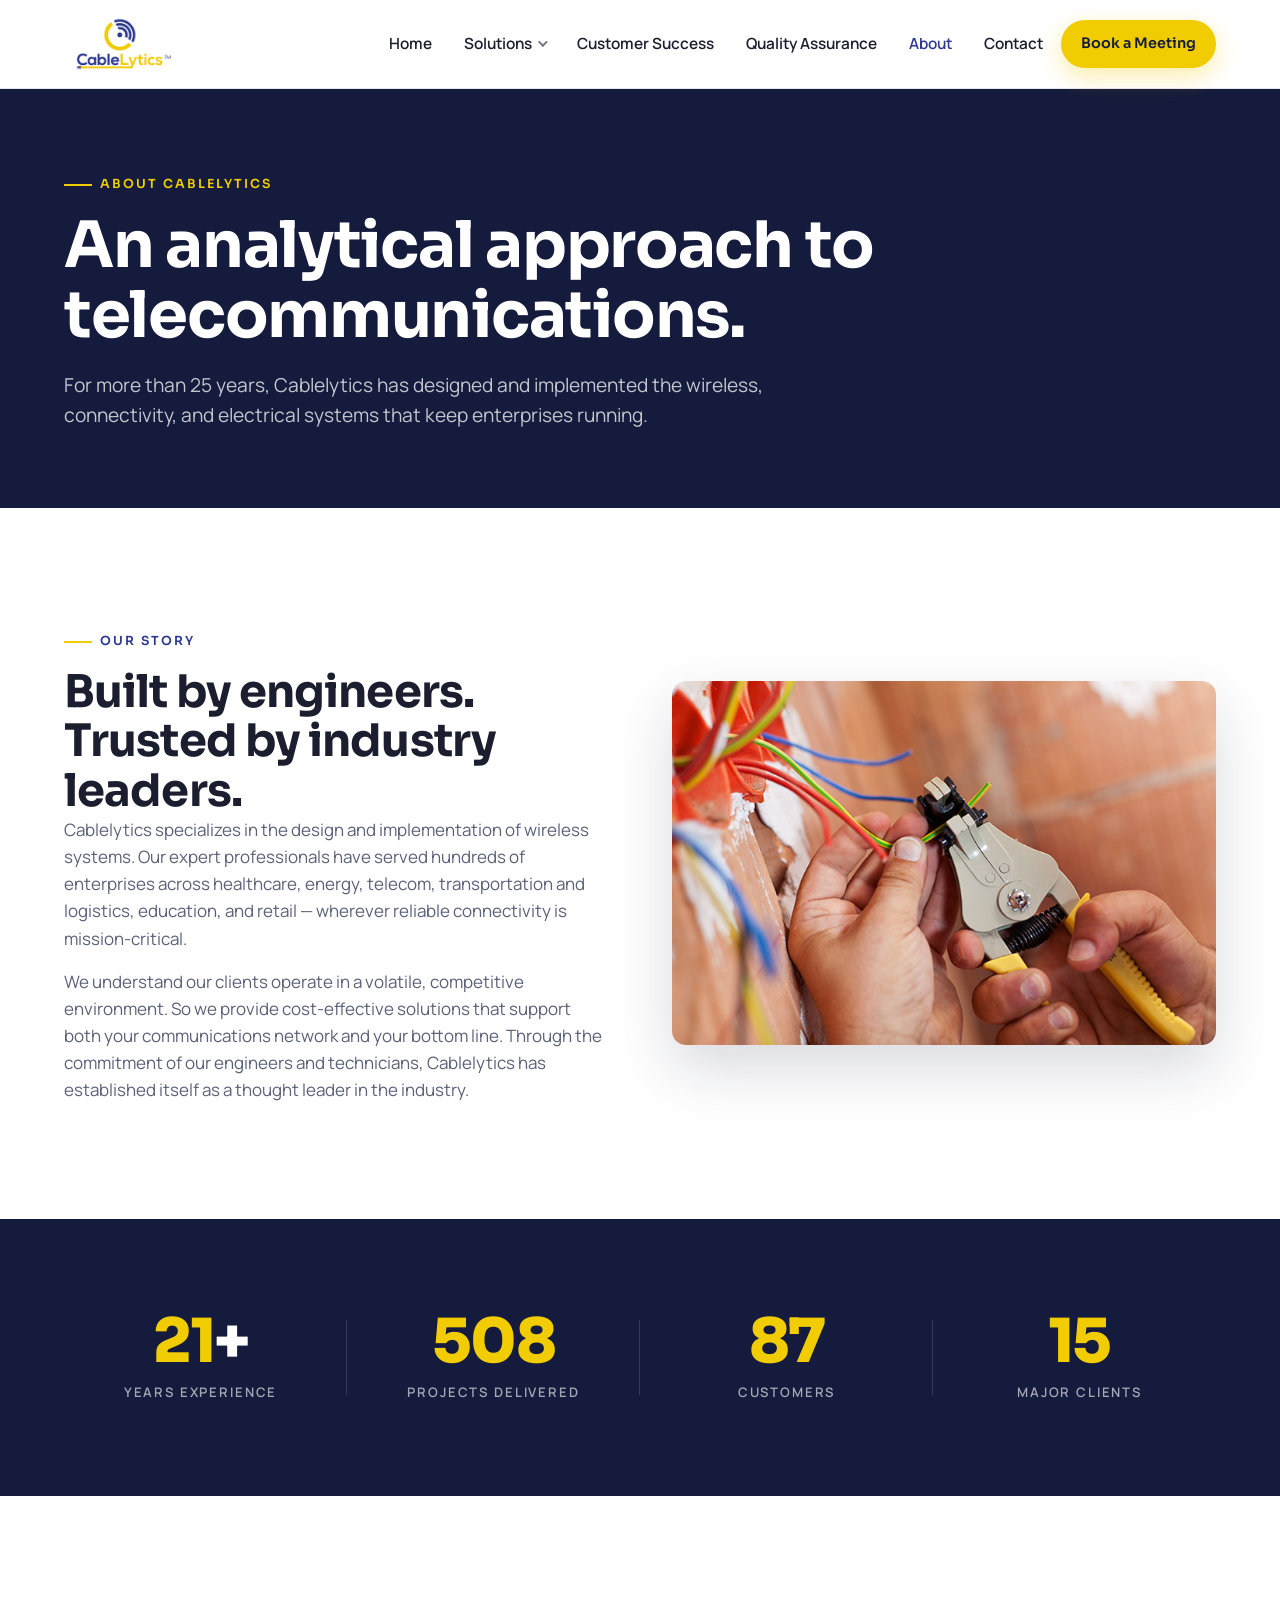
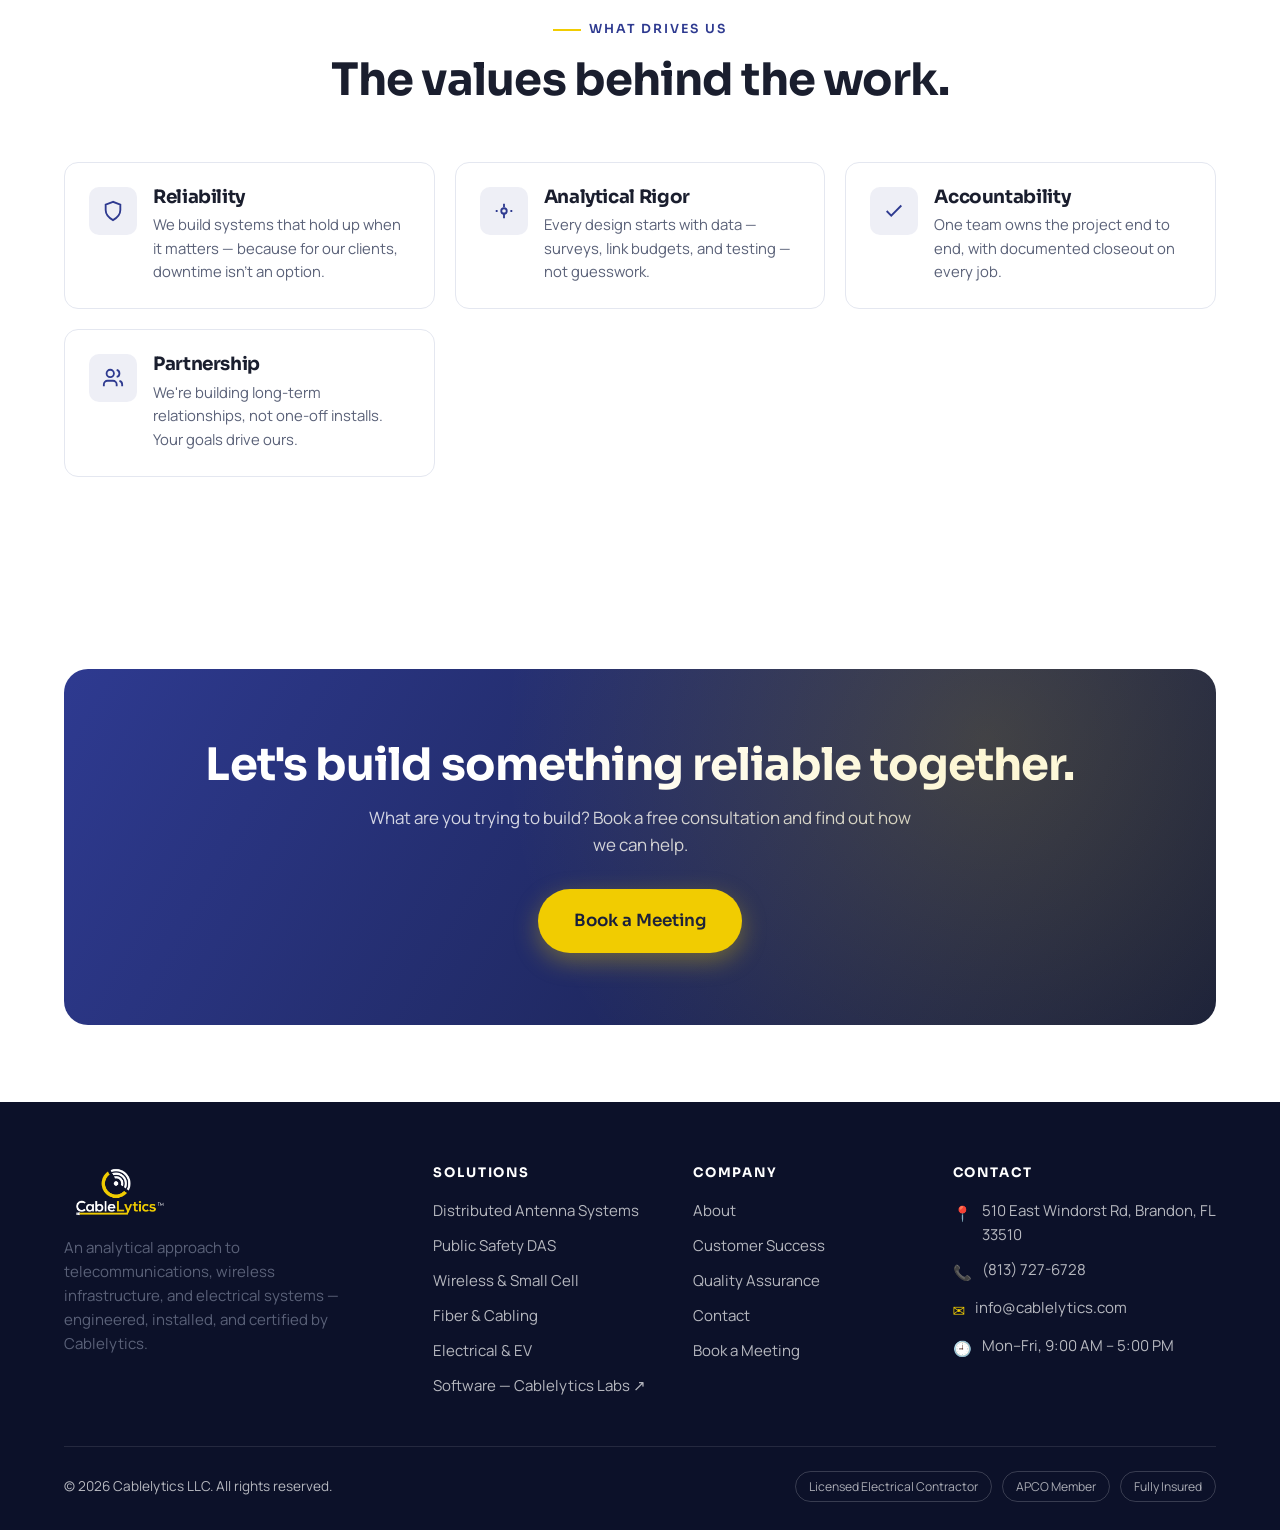
==== about.html @ 842e498f "Add files via upload" ====
<!DOCTYPE html>
<html lang="en">
<head>
  <meta charset="UTF-8" />
  <meta name="viewport" content="width=device-width, initial-scale=1.0" />
  <title>About | Cablelytics — 25+ Years in Telecom &amp; Electrical</title>
  <meta name="description" content="Cablelytics has designed and implemented wireless, connectivity, and electrical systems for hundreds of enterprises for over 25 years. Learn about our story and values." />
  <link rel="icon" type="image/x-icon" href="assets/favicon.ico" />
  <link rel="icon" type="image/png" sizes="32x32" href="assets/favicon-32.png" />
  <link rel="apple-touch-icon" href="assets/apple-touch-icon.png" />
  <link rel="preconnect" href="https://fonts.googleapis.com" />
  <link rel="preconnect" href="https://fonts.gstatic.com" crossorigin />
  <link href="https://fonts.googleapis.com/css2?family=Sora:wght@400;600;700;800&family=Manrope:wght@400;500;600;700&display=swap" rel="stylesheet" />
  <link rel="stylesheet" href="assets/styles.css" />
</head>
<body>
  <!-- ===================== [HEADER] (same on every page) ===================== -->
  <header class="site-header">
    <nav class="nav container" aria-label="Main navigation">
      <a href="index.html" class="nav__logo" aria-label="Cablelytics home"><img src="assets/cablelytics-logo.png" alt="Cablelytics" /></a>
      <ul class="nav__links" id="navLinks">
        <li><a class="nav__link" href="index.html">Home</a></li>
        <li class="has-dropdown">
          <a class="nav__link dropdown-toggle" href="solutions.html" aria-haspopup="true">Solutions</a>
          <div class="dropdown" role="menu">
            <a class="dropdown__item" href="solutions.html#das" role="menuitem"><span class="ico" aria-hidden="true"><svg width="18" height="18" viewBox="0 0 24 24" fill="none" stroke="currentColor" stroke-width="2"><path d="M12 20v-6M12 8V4M5 12H3m18 0h-2M7.8 7.8 6.3 6.3m11.4 0-1.5 1.5"/><circle cx="12" cy="12" r="3"/></svg></span><div><b>Distributed Antenna Systems</b><span>In-building DAS for seamless cellular coverage.</span></div></a>
            <a class="dropdown__item" href="solutions.html#public-safety" role="menuitem"><span class="ico" aria-hidden="true"><svg width="18" height="18" viewBox="0 0 24 24" fill="none" stroke="currentColor" stroke-width="2"><path d="M12 2 4 5v6c0 5 3.5 8.5 8 11 4.5-2.5 8-6 8-11V5l-8-3Z"/></svg></span><div><b>Public Safety DAS</b><span>Code-compliant first-responder communications.</span></div></a>
            <a class="dropdown__item" href="solutions.html#wireless" role="menuitem"><span class="ico" aria-hidden="true"><svg width="18" height="18" viewBox="0 0 24 24" fill="none" stroke="currentColor" stroke-width="2"><path d="M5 12.55a11 11 0 0 1 14 0M8.5 16a6 6 0 0 1 7 0M2 8.82a15 15 0 0 1 20 0"/><circle cx="12" cy="20" r="1"/></svg></span><div><b>Wireless &amp; Small Cell</b><span>WiFi, private LTE/5G, and small cell deployment.</span></div></a>
            <a class="dropdown__item" href="solutions.html#fiber" role="menuitem"><span class="ico" aria-hidden="true"><svg width="18" height="18" viewBox="0 0 24 24" fill="none" stroke="currentColor" stroke-width="2"><path d="M4 4c8 0 8 16 16 16M4 20c4 0 6-4 8-8"/></svg></span><div><b>Fiber &amp; Structured Cabling</b><span>High-capacity backbone and low-voltage cabling.</span></div></a>
            <a class="dropdown__item" href="solutions.html#electrical" role="menuitem"><span class="ico" aria-hidden="true"><svg width="18" height="18" viewBox="0 0 24 24" fill="none" stroke="currentColor" stroke-width="2"><path d="M13 2 3 14h7l-1 8 10-12h-7l1-8Z"/></svg></span><div><b>Electrical &amp; EV Charging</b><span>Licensed FL electrical install &amp; EV stations.</span></div></a>
            <a class="dropdown__item dropdown__item--feature" href="https://cablelyticslabs.io" target="_blank" rel="noopener" role="menuitem"><span class="ico" aria-hidden="true"><svg width="18" height="18" viewBox="0 0 24 24" fill="none" stroke="currentColor" stroke-width="2"><path d="m8 17-5-5 5-5M16 7l5 5-5 5"/></svg></span><div><b>Software — Cablelytics Labs <span class="dropdown__ext">↗</span></b><span>AI, dashboards &amp; custom software builds.</span></div></a>
          </div>
        </li>
        <li><a class="nav__link" href="success.html">Customer Success</a></li>
        <li><a class="nav__link" href="quality.html">Quality Assurance</a></li>
        <li><a class="nav__link is-active" href="about.html">About</a></li>
        <li><a class="nav__link" href="contact.html">Contact</a></li>
        <li class="nav__cta"><a class="btn btn--gold btn--sm" href="contact.html#book">Book a Meeting</a></li>
      </ul>
      <button class="nav__toggle" id="navToggle" aria-label="Open menu" aria-expanded="false" aria-controls="navLinks"><span></span><span></span><span></span></button>
    </nav>
  </header>

  <main>
    <section class="section section--dark section--tight">
      <div class="container">
        <span class="eyebrow">About Cablelytics</span>
        <h1 style="max-width:860px">An analytical approach to telecommunications.</h1>
        <p class="lede" style="color:rgba(255,255,255,0.75);max-width:700px;margin-top:18px">For more than 25 years, Cablelytics has designed and implemented the wireless, connectivity, and electrical systems that keep enterprises running.</p>
      </div>
    </section>

    <section class="section">
      <div class="container">
        <div class="split">
          <div class="reveal">
            <span class="eyebrow">Our Story</span>
            <h2>Built by engineers. Trusted by industry leaders.</h2>
            <p>Cablelytics specializes in the design and implementation of wireless systems. Our expert professionals have served hundreds of enterprises across healthcare, energy, telecom, transportation and logistics, education, and retail — wherever reliable connectivity is mission-critical.</p>
            <p style="margin-top:16px">We understand our clients operate in a volatile, competitive environment. So we provide cost-effective solutions that support both your communications network and your bottom line. Through the commitment of our engineers and technicians, Cablelytics has established itself as a thought leader in the industry.</p>
          </div>
          <div class="split__media reveal"><img src="assets/electrical.jpg" alt="Cablelytics technician at work" loading="lazy" /></div>
        </div>
      </div>
    </section>

    <!-- Stats repeat for credibility -->
    <section class="section section--dark section--tight">
      <div class="container">
        <div class="stats">
          <div class="stat reveal"><div class="stat__num"><span data-count="25">0</span><span class="suffix">+</span></div><div class="stat__label">Years Experience</div></div>
          <div class="stat reveal"><div class="stat__num"><span data-count="587">0</span></div><div class="stat__label">Projects Delivered</div></div>
          <div class="stat reveal"><div class="stat__num"><span data-count="101">0</span></div><div class="stat__label">Customers</div></div>
          <div class="stat reveal"><div class="stat__num"><span data-count="18">0</span></div><div class="stat__label">Major Clients</div></div>
        </div>
      </div>
    </section>

    <!-- Values -->
    <section class="section">
      <div class="container">
        <div class="section-head center"><span class="eyebrow">What Drives Us</span><h2>The values behind the work.</h2></div>
        <div class="feature-list">
          <div class="feature reveal"><span class="ico"><svg width="22" height="22" viewBox="0 0 24 24" fill="none" stroke="currentColor" stroke-width="2"><path d="M12 2 4 5v6c0 5 3.5 8.5 8 11 4.5-2.5 8-6 8-11V5l-8-3Z"/></svg></span><div><h3>Reliability</h3><p>We build systems that hold up when it matters — because for our clients, downtime isn't an option.</p></div></div>
          <div class="feature reveal"><span class="ico"><svg width="22" height="22" viewBox="0 0 24 24" fill="none" stroke="currentColor" stroke-width="2"><path d="M12 20v-6M12 8V4M5 12H3m18 0h-2"/><circle cx="12" cy="12" r="3"/></svg></span><div><h3>Analytical Rigor</h3><p>Every design starts with data — surveys, link budgets, and testing — not guesswork.</p></div></div>
          <div class="feature reveal"><span class="ico"><svg width="22" height="22" viewBox="0 0 24 24" fill="none" stroke="currentColor" stroke-width="2"><path d="M20 6 9 17l-5-5"/></svg></span><div><h3>Accountability</h3><p>One team owns the project end to end, with documented closeout on every job.</p></div></div>
          <div class="feature reveal"><span class="ico"><svg width="22" height="22" viewBox="0 0 24 24" fill="none" stroke="currentColor" stroke-width="2"><path d="M16 21v-2a4 4 0 0 0-4-4H6a4 4 0 0 0-4 4v2M9 11a4 4 0 1 0 0-8 4 4 0 0 0 0 8Zm13 10v-2a4 4 0 0 0-3-3.87M16 3.13a4 4 0 0 1 0 7.75"/></svg></span><div><h3>Partnership</h3><p>We're building long-term relationships, not one-off installs. Your goals drive ours.</p></div></div>
        </div>
      </div>
    </section>

    <section class="section section--tight">
      <div class="container"><div class="cta-band reveal">
        <h2>Let's build something reliable together.</h2>
        <p>What are you trying to build? Book a free consultation and find out how we can help.</p>
        <a class="btn btn--gold btn--lg" href="contact.html#book">Book a Meeting</a>
      </div></div>
    </section>
  </main>

  <!-- ===================== [FOOTER] ===================== -->
  <footer class="site-footer">
    <div class="container">
      <div class="footer-grid">
        <div class="footer-brand">
          <img src="assets/cablelytics-logo-footer.png" alt="Cablelytics" />
          <p>An analytical approach to telecommunications, wireless infrastructure, and electrical systems — engineered, installed, and certified by Cablelytics.</p>
        </div>
        <div class="footer-col"><h4>Solutions</h4><ul>
          <li><a href="solutions.html#das">Distributed Antenna Systems</a></li>
          <li><a href="solutions.html#public-safety">Public Safety DAS</a></li>
          <li><a href="solutions.html#wireless">Wireless &amp; Small Cell</a></li>
          <li><a href="solutions.html#fiber">Fiber &amp; Cabling</a></li>
          <li><a href="solutions.html#electrical">Electrical &amp; EV</a></li>
          <li><a href="https://cablelyticslabs.io" target="_blank" rel="noopener">Software — Cablelytics Labs ↗</a></li>
        </ul></div>
        <div class="footer-col"><h4>Company</h4><ul>
          <li><a href="about.html">About</a></li>
          <li><a href="success.html">Customer Success</a></li>
          <li><a href="quality.html">Quality Assurance</a></li>
          <li><a href="contact.html">Contact</a></li>
          <li><a href="contact.html#book">Book a Meeting</a></li>
        </ul></div>
        <div class="footer-col"><h4>Contact</h4><ul class="footer-contact">
          <li><span class="ico" aria-hidden="true">📍</span> 510 East Windorst Rd, Brandon, FL 33510</li>
          <li><span class="ico" aria-hidden="true">📞</span> <a href="tel:+18137276728">(813) 727-6728</a></li>
          <li><span class="ico" aria-hidden="true">✉️</span> <a href="mailto:info@cablelytics.com">info@cablelytics.com</a></li>
          <li><span class="ico" aria-hidden="true">🕘</span> Mon–Fri, 9:00 AM – 5:00 PM</li>
        </ul></div>
      </div>
      <div class="footer-bottom">
        <span>© 2026 Cablelytics LLC. All rights reserved.</span>
        <div class="footer-badges"><span>Licensed Electrical Contractor</span><span>APCO Member</span><span>Fully Insured</span></div>
      </div>
    </div>
  </footer>
  <script src="assets/main.js"></script>
</body>
</html>
---- assets/styles.css ----
/* ============================================================================
   CABLELYTICS — MAIN STYLESHEET
   ----------------------------------------------------------------------------
   This one file controls the look of every page. It is organized top-to-bottom:
     1. BRAND SETTINGS  (colors, fonts, spacing — EDIT THESE to re-theme)
     2. Base & resets
     3. Layout helpers
     4. Header / navigation (incl. Solutions dropdown)
     5. Buttons & calls-to-action
     6. Hero
     7. Sections (solutions, stats, testimonials, etc.)
     8. Forms
     9. Footer
    10. Animations & responsive (mobile) rules

   NON-DEVELOPER TIP: To change brand colors or fonts, you ONLY need section 1.
   ========================================================================== */


/* ============================================================================
   1. BRAND SETTINGS  ←★ EDIT HERE to recolor or re-font the whole site
   ----------------------------------------------------------------------------
   These are "CSS variables." Change a value once here and it updates sitewide.
   Colors are pulled from the official Cablelytics logo.
   ========================================================================== */
:root {
  /* ---- Brand colors (from the logo) ---- */
  --gold:        #F1CC01;   /* Cablelytics yellow/gold — primary accent */
  --gold-dark:   #D4B200;   /* Slightly darker gold for hovers */
  --blue:        #2E3A90;   /* Cablelytics deep blue — primary brand color */
  --blue-light:  #4757C4;   /* Lighter blue for accents/gradients */
  --navy:        #141B3C;   /* Very dark navy — used for dark sections/hero */
  --navy-deep:   #0C1129;   /* Deepest navy — hero overlay base */

  /* ---- Neutrals ---- */
  --ink:         #1A1E2E;   /* Main dark text color */
  --slate:       #5A6178;   /* Secondary/muted text */
  --line:        #E4E7F0;   /* Light hairline borders */
  --cloud:       #F5F7FB;   /* Light section background */
  --white:       #FFFFFF;

  /* ---- Typography ---- */
  --font-display: 'Sora', system-ui, -apple-system, sans-serif;  /* Headlines */
  --font-body:    'Manrope', system-ui, -apple-system, sans-serif;/* Body text */

  /* ---- Layout ---- */
  --maxw:        1200px;    /* Max content width (the centered column) */
  --radius:      14px;      /* Rounded-corner size for cards/buttons */
  --radius-sm:   8px;
  --gap:         24px;      /* Default spacing unit */

  /* ---- Effects ---- */
  --shadow:      0 10px 30px rgba(20, 27, 60, 0.08);
  --shadow-lg:   0 24px 60px rgba(20, 27, 60, 0.16);
  --ease:        cubic-bezier(.22, .61, .36, 1);
}


/* ============================================================================
   2. BASE & RESETS
   ========================================================================== */
*, *::before, *::after { box-sizing: border-box; margin: 0; padding: 0; }

html { scroll-behavior: smooth; -webkit-text-size-adjust: 100%; }

body {
  font-family: var(--font-body);
  color: var(--ink);
  background: var(--white);
  line-height: 1.6;
  font-size: 17px;
  overflow-x: hidden;
}

img { max-width: 100%; height: auto; display: block; }
a { color: inherit; text-decoration: none; }
ul { list-style: none; }

h1, h2, h3, h4 {
  font-family: var(--font-display);
  line-height: 1.1;
  font-weight: 700;
  letter-spacing: -0.02em;
  color: var(--ink);
}
h1 { font-size: clamp(2.4rem, 5vw, 4rem); }
h2 { font-size: clamp(1.9rem, 3.5vw, 2.8rem); }
h3 { font-size: clamp(1.2rem, 2vw, 1.5rem); }

p { color: var(--slate); }

/* Keyboard accessibility: visible focus ring */
:focus-visible {
  outline: 3px solid var(--gold);
  outline-offset: 2px;
  border-radius: 4px;
}


/* ============================================================================
   3. LAYOUT HELPERS
   ========================================================================== */
.container {            /* Centered content column — wrap page content in this */
  width: 100%;
  max-width: var(--maxw);
  margin-inline: auto;
  padding-inline: 24px;
}

.section {              /* Standard vertical spacing for a page section */
  padding-block: clamp(64px, 9vw, 120px);
}

.section--tight { padding-block: clamp(48px, 6vw, 80px); }

.section--dark {        /* Dark navy section (light text) */
  background: var(--navy);
  color: var(--white);
}
.section--dark h1, .section--dark h2, .section--dark h3 { color: var(--white); }
.section--dark p { color: rgba(255,255,255,0.72); }

.section--cloud { background: var(--cloud); }

/* Eyebrow = the small uppercase label above a heading */
.eyebrow {
  display: inline-flex;
  align-items: center;
  gap: 8px;
  font-family: var(--font-display);
  font-size: 0.78rem;
  font-weight: 600;
  letter-spacing: 0.16em;
  text-transform: uppercase;
  color: var(--blue);
  margin-bottom: 16px;
}
.eyebrow::before {
  content: "";
  width: 28px; height: 2px;
  background: var(--gold);
}
.section--dark .eyebrow { color: var(--gold); }

.section-head { max-width: 720px; margin-bottom: 56px; }
.section-head.center { margin-inline: auto; text-align: center; }
.section-head p { font-size: 1.1rem; margin-top: 14px; }

.lede { font-size: 1.2rem; color: var(--slate); }


/* ============================================================================
   4. HEADER / NAVIGATION
   ----------------------------------------------------------------------------
   Light, clean header. Includes the Solutions dropdown menu.
   ========================================================================== */
.site-header {
  position: sticky;
  top: 0;
  z-index: 100;
  background: rgba(255,255,255,0.88);
  backdrop-filter: saturate(180%) blur(12px);
  -webkit-backdrop-filter: saturate(180%) blur(12px);
  border-bottom: 1px solid var(--line);
}

.nav {
  display: flex;
  align-items: center;
  justify-content: space-between;
  gap: 24px;
  height: 88px;
}

.nav__logo img { height: 56px; width: auto; }  /*  ←★ Header logo size. Increase/decrease this height to resize the logo. */

.nav__links {
  display: flex;
  align-items: center;
  gap: 4px;
}

.nav__link {
  display: inline-block;
  padding: 10px 14px;
  font-weight: 600;
  font-size: 0.96rem;
  color: var(--ink);
  border-radius: var(--radius-sm);
  transition: color .2s var(--ease), background .2s var(--ease);
}
.nav__link:hover { color: var(--blue); background: var(--cloud); }
.nav__link.is-active { color: var(--blue); }

/* ---- Solutions dropdown ---- */
.has-dropdown { position: relative; }

.dropdown-toggle { cursor: pointer; display: inline-flex; align-items: center; gap: 6px; }
.dropdown-toggle::after {            /* little chevron */
  content: "";
  width: 7px; height: 7px;
  border-right: 2px solid currentColor;
  border-bottom: 2px solid currentColor;
  transform: rotate(45deg) translateY(-2px);
  transition: transform .2s var(--ease);
  opacity: .6;
}
.has-dropdown:hover .dropdown-toggle::after,
.has-dropdown:focus-within .dropdown-toggle::after { transform: rotate(225deg) translateY(2px); }

.dropdown {
  position: absolute;
  top: calc(100% + 10px);
  left: 50%;
  transform: translateX(-50%) translateY(8px);
  min-width: 290px;
  background: var(--white);
  border: 1px solid var(--line);
  border-radius: var(--radius);
  box-shadow: var(--shadow-lg);
  padding: 10px;
  opacity: 0;
  visibility: hidden;
  transition: opacity .2s var(--ease), transform .2s var(--ease), visibility .2s;
}
.has-dropdown:hover .dropdown,
.has-dropdown:focus-within .dropdown {
  opacity: 1;
  visibility: visible;
  transform: translateX(-50%) translateY(0);
}

.dropdown__item {
  display: flex;
  align-items: flex-start;
  gap: 12px;
  padding: 11px 12px;
  border-radius: var(--radius-sm);
  transition: background .15s var(--ease);
}
.dropdown__item:hover { background: var(--cloud); }
.dropdown__item .ico {
  flex: none;
  width: 34px; height: 34px;
  display: grid; place-items: center;
  background: rgba(46,58,144,0.08);
  border-radius: 8px;
  color: var(--blue);
}
.dropdown__item b { display: block; font-family: var(--font-display); font-size: 0.95rem; color: var(--ink); }
.dropdown__item span { font-size: 0.82rem; color: var(--slate); line-height: 1.35; }

/* Highlighted external item (Software / Cablelytics Labs) */
.dropdown__item--feature {
  background: linear-gradient(120deg, rgba(46,58,144,0.06), rgba(241,204,1,0.10));
  margin-top: 6px;
}
.dropdown__item--feature .ico { background: var(--blue); color: var(--gold); }
.dropdown__ext { font-size: 0.7rem; color: var(--blue); font-weight: 700; }

/* Mobile hamburger button (hidden on desktop) */
.nav__toggle {
  display: none;
  flex-direction: column;
  gap: 5px;
  width: 44px; height: 44px;
  align-items: center; justify-content: center;
  background: none; border: none; cursor: pointer;
}
.nav__toggle span {
  width: 24px; height: 2px; background: var(--ink);
  border-radius: 2px; transition: transform .3s var(--ease), opacity .3s var(--ease);
}


/* ============================================================================
   5. BUTTONS & CALLS-TO-ACTION
   ========================================================================== */
.btn {
  display: inline-flex;
  align-items: center;
  justify-content: center;
  gap: 9px;
  padding: 14px 26px;
  font-family: var(--font-display);
  font-weight: 600;
  font-size: 0.98rem;
  border-radius: 999px;
  border: 2px solid transparent;
  cursor: pointer;
  transition: transform .15s var(--ease), box-shadow .2s var(--ease), background .2s var(--ease), color .2s var(--ease);
  white-space: nowrap;
}
.btn:hover { transform: translateY(-2px); }
.btn:active { transform: translateY(0); }

/* Primary = gold "Book a meeting" — the main action everywhere */
.btn--gold {
  background: var(--gold);
  color: var(--navy);
  box-shadow: 0 8px 24px rgba(241,204,1,0.35);
}
.btn--gold:hover { background: var(--gold-dark); box-shadow: 0 12px 30px rgba(241,204,1,0.45); }

/* Blue solid */
.btn--blue { background: var(--blue); color: var(--white); }
.btn--blue:hover { background: #25307a; }

/* Outline (on light bg) */
.btn--ghost { background: transparent; color: var(--blue); border-color: var(--blue); }
.btn--ghost:hover { background: var(--blue); color: var(--white); }

/* Outline on dark bg */
.btn--ghost-light { background: transparent; color: var(--white); border-color: rgba(255,255,255,0.4); }
.btn--ghost-light:hover { background: var(--white); color: var(--navy); border-color: var(--white); }

.btn--sm { padding: 10px 18px; font-size: 0.9rem; }
.btn--lg { padding: 17px 34px; font-size: 1.05rem; }


/* ============================================================================
   6. HERO
   ========================================================================== */
.hero {
  position: relative;
  background: var(--navy-deep);
  color: var(--white);
  overflow: hidden;
}
.hero__bg {                 /* Background photo */
  position: absolute;
  inset: 0;
  background-image: url('hero.jpg');   /*  ←★ Hero image lives here. Replace assets/hero.jpg to change it. */
  background-size: cover;
  background-position: center;
  opacity: 0.5;
}
.hero__overlay {            /* Dark gradient so text stays readable */
  position: absolute; inset: 0;
  background: linear-gradient(115deg, rgba(12,17,41,0.96) 0%, rgba(12,17,41,0.82) 45%, rgba(46,58,144,0.55) 100%);
}
.hero__grid {               /* subtle tech grid texture */
  position: absolute; inset: 0;
  background-image:
    linear-gradient(rgba(255,255,255,0.04) 1px, transparent 1px),
    linear-gradient(90deg, rgba(255,255,255,0.04) 1px, transparent 1px);
  background-size: 60px 60px;
  mask-image: radial-gradient(ellipse at 70% 30%, black, transparent 75%);
}
.hero__inner {
  position: relative;
  z-index: 2;
  padding-block: clamp(80px, 13vw, 160px);
  max-width: 780px;
}
.hero h1 { color: var(--white); }
.hero h1 .accent { color: var(--gold); }
.hero__sub {
  font-size: clamp(1.05rem, 1.7vw, 1.3rem);
  color: rgba(255,255,255,0.82);
  margin-top: 22px;
  max-width: 620px;
}
.hero__cta { display: flex; flex-wrap: wrap; gap: 14px; margin-top: 36px; }

/* Trust strip under the hero (credentials/badges) */
.hero__trust {
  position: relative; z-index: 2;
  display: flex; flex-wrap: wrap; gap: 28px;
  align-items: center;
  padding-block: 22px;
  border-top: 1px solid rgba(255,255,255,0.12);
}
.hero__trust span {
  display: inline-flex; align-items: center; gap: 9px;
  font-size: 0.9rem; color: rgba(255,255,255,0.7); font-weight: 600;
}
.hero__trust .dot { width: 7px; height: 7px; border-radius: 50%; background: var(--gold); }


/* ============================================================================
   7. SECTIONS
   ========================================================================== */

/* ---- Solutions grid (cards) ---- */
.solutions-grid {
  display: grid;
  grid-template-columns: repeat(auto-fit, minmax(290px, 1fr));
  gap: 22px;
}
.solution-card {
  background: var(--white);
  border: 1px solid var(--line);
  border-radius: var(--radius);
  overflow: hidden;
  display: flex;
  flex-direction: column;
  transition: transform .25s var(--ease), box-shadow .25s var(--ease), border-color .25s var(--ease);
}
.solution-card:hover { transform: translateY(-6px); box-shadow: var(--shadow-lg); border-color: transparent; }
.solution-card__media { aspect-ratio: 16/10; overflow: hidden; background: var(--navy); }
.solution-card__media img { width: 100%; height: 100%; object-fit: cover; transition: transform .5s var(--ease); }
.solution-card:hover .solution-card__media img { transform: scale(1.06); }
.solution-card__body { padding: 24px; display: flex; flex-direction: column; flex: 1; }
.solution-card__body h3 { margin-bottom: 10px; }
.solution-card__body p { font-size: 0.95rem; flex: 1; }
.solution-card__link {
  margin-top: 18px; font-family: var(--font-display); font-weight: 600;
  font-size: 0.92rem; color: var(--blue); display: inline-flex; align-items: center; gap: 7px;
}
.solution-card__link::after { content: "→"; transition: transform .2s var(--ease); }
.solution-card:hover .solution-card__link::after { transform: translateX(4px); }

/* Icon-only solution list (compact, on Solutions page) */
.feature-list { display: grid; grid-template-columns: repeat(auto-fit, minmax(280px,1fr)); gap: 20px; }
.feature {
  display: flex; gap: 16px; padding: 24px;
  border: 1px solid var(--line); border-radius: var(--radius); background: var(--white);
  transition: box-shadow .2s var(--ease), transform .2s var(--ease);
}
.feature:hover { box-shadow: var(--shadow); transform: translateY(-3px); }
.feature .ico {
  flex: none; width: 48px; height: 48px; border-radius: 10px;
  display: grid; place-items: center; color: var(--blue);
  background: rgba(46,58,144,0.08);
}
.feature h3 { font-size: 1.15rem; margin-bottom: 6px; }
.feature p { font-size: 0.93rem; }

/* ---- Stats band ---- */
.stats {
  display: grid;
  grid-template-columns: repeat(4, 1fr);
  gap: 20px;
}
.stat { text-align: center; padding: 16px; position: relative; }
.stat:not(:last-child)::after {
  content: ""; position: absolute; right: -10px; top: 20%; height: 60%;
  width: 1px; background: rgba(255,255,255,0.14);
}
.stat__num {
  font-family: var(--font-display);
  font-size: clamp(2.6rem, 5vw, 3.8rem);
  font-weight: 800;
  line-height: 1;
  color: var(--gold);
  letter-spacing: -0.03em;
}
.stat__num .suffix { color: var(--white); }
.stat__label {
  margin-top: 10px;
  font-size: 0.82rem;
  letter-spacing: 0.14em;
  text-transform: uppercase;
  color: rgba(255,255,255,0.62);
  font-weight: 600;
}

/* ---- Split feature (image + text) ---- */
.split { display: grid; grid-template-columns: 1fr 1fr; gap: clamp(32px, 5vw, 72px); align-items: center; }
.split__media img { border-radius: var(--radius); box-shadow: var(--shadow-lg); width: 100%; }
.split--reverse .split__media { order: 2; }
.checklist { margin-top: 24px; display: grid; gap: 14px; }
.checklist li { display: flex; gap: 12px; align-items: flex-start; color: var(--ink); font-weight: 500; }
.checklist li::before {
  content: "✓"; flex: none; width: 24px; height: 24px; border-radius: 50%;
  background: var(--gold); color: var(--navy); font-weight: 800; font-size: 0.8rem;
  display: grid; place-items: center; margin-top: 2px;
}

/* ---- Testimonials ---- */
.testimonials-grid { display: grid; grid-template-columns: repeat(auto-fit, minmax(300px,1fr)); gap: 24px; }
.testimonial {
  background: var(--white); border: 1px solid var(--line);
  border-radius: var(--radius); padding: 32px; position: relative;
}
.testimonial::before {
  content: "\201C"; font-family: Georgia, serif; font-size: 5rem; color: var(--gold);
  position: absolute; top: 6px; left: 22px; line-height: 1; opacity: 0.5;
}
.testimonial__quote { position: relative; font-size: 1.05rem; color: var(--ink); margin-bottom: 22px; padding-top: 18px; }
.testimonial__author { display: flex; align-items: center; gap: 12px; }
.testimonial__avatar {
  width: 46px; height: 46px; border-radius: 50%; flex: none;
  background: var(--blue); color: var(--gold); display: grid; place-items: center;
  font-family: var(--font-display); font-weight: 700;
}
.testimonial__author b { font-family: var(--font-display); display: block; font-size: 0.96rem; }
.testimonial__author span { font-size: 0.85rem; color: var(--slate); }
.stars { color: var(--gold); letter-spacing: 2px; margin-bottom: 12px; font-size: 0.9rem; }

/* ---- Logo / clients strip ---- */
.clients { display: flex; flex-wrap: wrap; gap: 14px 40px; align-items: center; justify-content: center; }
.clients span {
  font-family: var(--font-display); font-weight: 700; font-size: 1.1rem;
  color: var(--slate); opacity: 0.7;
}

/* ---- CTA band ---- */
.cta-band {
  background: linear-gradient(120deg, var(--blue) 0%, var(--navy) 100%);
  border-radius: 24px;
  padding: clamp(40px, 6vw, 72px);
  text-align: center;
  color: var(--white);
  position: relative;
  overflow: hidden;
}
.cta-band::after {
  content: ""; position: absolute; inset: 0;
  background: radial-gradient(circle at 80% 20%, rgba(241,204,1,0.18), transparent 50%);
}
.cta-band h2 { color: var(--white); position: relative; }
.cta-band p { color: rgba(255,255,255,0.8); position: relative; margin: 14px auto 30px; max-width: 560px; }
.cta-band .btn { position: relative; }

/* ---- Process / steps (Quality Assurance) ---- */
.steps { display: grid; gap: 20px; }
.step {
  display: grid; grid-template-columns: auto 1fr; gap: 24px; align-items: start;
  padding: 28px; background: var(--white); border: 1px solid var(--line); border-radius: var(--radius);
}
.step__num {
  font-family: var(--font-display); font-weight: 800; font-size: 1.4rem;
  width: 56px; height: 56px; border-radius: 12px; display: grid; place-items: center;
  background: var(--navy); color: var(--gold);
}
.step h3 { margin-bottom: 8px; }

/* ---- Cablelytics 360 badge (circular signature) ---- */
.badge360 {
  position: relative;
  width: min(360px, 78vw);
  aspect-ratio: 1;
  margin-inline: auto;
  display: grid;
  place-items: center;
}
.badge360__ring {                 /* rotating dashed ring */
  position: absolute; inset: 0;
  border-radius: 50%;
  border: 2px dashed rgba(241,204,1,0.55);
  animation: spin360 40s linear infinite;
}
.badge360__ring--inner {
  inset: 34px;
  border-style: solid;
  border-color: rgba(255,255,255,0.14);
  animation-duration: 26s;
  animation-direction: reverse;
}
@keyframes spin360 { to { transform: rotate(360deg); } }
.badge360__core {
  text-align: center;
  z-index: 2;
}
.badge360__core .n {
  display: block;
  font-family: var(--font-display);
  font-weight: 800;
  font-size: clamp(3.6rem, 9vw, 5.4rem);
  line-height: 1;
  color: var(--gold);
  letter-spacing: -0.04em;
}
.badge360__core .t {
  display: block;
  font-family: var(--font-display);
  font-weight: 600;
  letter-spacing: 0.24em;
  text-transform: uppercase;
  font-size: 0.8rem;
  color: rgba(255,255,255,0.75);
  margin-top: 8px;
}
/* Little dots that sit on the ring */
.badge360__dot {
  position: absolute; width: 12px; height: 12px; border-radius: 50%;
  background: var(--gold); z-index: 2;
  box-shadow: 0 0 0 5px rgba(241,204,1,0.15);
}
.badge360__dot.d1 { top: -6px; left: 50%; transform: translateX(-50%); }
.badge360__dot.d2 { top: 50%; right: -6px; transform: translateY(-50%); }
.badge360__dot.d3 { bottom: -6px; left: 50%; transform: translateX(-50%); }
.badge360__dot.d4 { top: 50%; left: -6px; transform: translateY(-50%); }

/* ---- 360 pillar cards (People / Partnership / Technology / Data) ---- */
.pillars { display: grid; grid-template-columns: repeat(auto-fit, minmax(230px,1fr)); gap: 20px; }
.pillar {
  padding: 28px 24px;
  border: 1px solid var(--line);
  border-radius: var(--radius);
  background: var(--white);
  transition: transform .2s var(--ease), box-shadow .2s var(--ease);
}
.pillar:hover { transform: translateY(-4px); box-shadow: var(--shadow); }
.pillar .ico {
  width: 48px; height: 48px; border-radius: 12px; margin-bottom: 16px;
  display: grid; place-items: center; color: var(--blue);
  background: rgba(46,58,144,0.08);
}
.pillar h3 { font-size: 1.15rem; margin-bottom: 8px; }
.pillar p { font-size: 0.93rem; }

/* ---- Pricing cards ---- */
.pricing-grid { display: grid; grid-template-columns: repeat(auto-fit, minmax(280px,1fr)); gap: 24px; align-items: stretch; }
.price-card {
  background: var(--white); border: 1px solid var(--line); border-radius: var(--radius);
  padding: 34px 30px; display: flex; flex-direction: column;
}
.price-card--featured { border-color: var(--blue); box-shadow: var(--shadow-lg); position: relative; }
.price-card--featured::before {
  content: "Most Requested"; position: absolute; top: -13px; left: 50%; transform: translateX(-50%);
  background: var(--gold); color: var(--navy); font-family: var(--font-display);
  font-size: 0.72rem; font-weight: 700; letter-spacing: 0.08em; text-transform: uppercase;
  padding: 5px 16px; border-radius: 999px;
}
.price-card h3 { font-size: 1.3rem; }
.price-card__price { font-family: var(--font-display); font-size: 2.4rem; font-weight: 800; color: var(--ink); margin: 14px 0 4px; }
.price-card__price small { font-size: 0.95rem; color: var(--slate); font-weight: 500; }
.price-card__note { font-size: 0.85rem; color: var(--slate); margin-bottom: 22px; }
.price-card ul { display: grid; gap: 12px; margin-bottom: 28px; flex: 1; }
.price-card li { display: flex; gap: 10px; font-size: 0.93rem; color: var(--ink); }
.price-card li::before { content: "✓"; color: var(--blue); font-weight: 800; }


/* ============================================================================
   8. FORMS  (Netlify-ready)
   ========================================================================== */
.form-card {
  background: var(--white);
  border: 1px solid var(--line);
  border-radius: var(--radius);
  padding: clamp(26px, 4vw, 44px);
  box-shadow: var(--shadow);
}
.field { margin-bottom: 18px; }
.field label {
  display: block; font-family: var(--font-display); font-weight: 600;
  font-size: 0.88rem; margin-bottom: 8px; color: var(--ink);
}
.field .req { color: var(--blue); }
.field input, .field select, .field textarea {
  width: 100%;
  padding: 13px 15px;
  font-family: var(--font-body);
  font-size: 1rem;
  color: var(--ink);
  background: var(--cloud);
  border: 1px solid var(--line);
  border-radius: var(--radius-sm);
  transition: border-color .15s var(--ease), background .15s var(--ease), box-shadow .15s var(--ease);
}
.field input:focus, .field select:focus, .field textarea:focus {
  outline: none; border-color: var(--blue); background: var(--white);
  box-shadow: 0 0 0 4px rgba(46,58,144,0.1);
}
.field textarea { resize: vertical; min-height: 130px; }
.field-row { display: grid; grid-template-columns: 1fr 1fr; gap: 18px; }
.form-note { font-size: 0.85rem; color: var(--slate); margin-top: 6px; }
/* Honeypot anti-spam field — must stay hidden */
.hidden-field { position: absolute; left: -9999px; }


/* ============================================================================
   9. FOOTER
   ========================================================================== */
.site-footer { background: var(--navy-deep); color: rgba(255,255,255,0.7); padding-block: 64px 28px; }
.footer-grid { display: grid; grid-template-columns: 1.5fr 1fr 1fr 1.2fr; gap: 40px; margin-bottom: 48px; }
.site-footer h4 {
  color: var(--white); font-family: var(--font-display); font-size: 0.82rem;
  letter-spacing: 0.14em; text-transform: uppercase; margin-bottom: 18px;
}
.site-footer a { color: rgba(255,255,255,0.7); transition: color .15s var(--ease); }
.site-footer a:hover { color: var(--gold); }
.footer-col ul { display: grid; gap: 11px; font-size: 0.94rem; }
.footer-brand img { height: 52px; width: auto; margin-bottom: 18px; background: transparent; padding: 0; }
.footer-brand p { font-size: 0.94rem; max-width: 300px; }
.footer-contact li { display: flex; gap: 10px; font-size: 0.94rem; align-items: flex-start; }
.footer-contact .ico { color: var(--gold); flex: none; margin-top: 3px; }
.footer-bottom {
  border-top: 1px solid rgba(255,255,255,0.1); padding-top: 24px;
  display: flex; flex-wrap: wrap; gap: 14px; justify-content: space-between; align-items: center;
  font-size: 0.85rem;
}
.footer-badges { display: flex; gap: 10px; flex-wrap: wrap; }
.footer-badges span {
  border: 1px solid rgba(255,255,255,0.18); border-radius: 999px;
  padding: 5px 13px; font-size: 0.76rem; color: rgba(255,255,255,0.65);
}


/* ============================================================================
   10. ANIMATIONS & RESPONSIVE
   ========================================================================== */

/* Scroll-reveal: elements with .reveal fade up when they enter the viewport.
   (Triggered by the tiny script in assets/main.js) */
.reveal { opacity: 0; transform: translateY(24px); transition: opacity .7s var(--ease), transform .7s var(--ease); }
.reveal.is-visible { opacity: 1; transform: none; }

/* Respect users who prefer reduced motion */
@media (prefers-reduced-motion: reduce) {
  * { animation: none !important; transition: none !important; scroll-behavior: auto !important; }
  .reveal { opacity: 1; transform: none; }
}

/* ---- Tablet ---- */
@media (max-width: 980px) {
  .footer-grid { grid-template-columns: 1fr 1fr; gap: 32px; }
  .split { grid-template-columns: 1fr; }
  .split--reverse .split__media { order: 0; }
  .stats { grid-template-columns: repeat(2, 1fr); gap: 32px 20px; }
  .stat:nth-child(2)::after { display: none; }
}

/* ---- Mobile ---- */
@media (max-width: 760px) {
  body { font-size: 16px; }

  /* Show hamburger, hide desktop links */
  .nav__toggle { display: flex; }
  .nav__links {
    position: fixed;
    top: 88px; left: 0; right: 0;
    background: var(--white);
    flex-direction: column;
    align-items: stretch;
    gap: 4px;
    padding: 16px 20px 28px;
    border-bottom: 1px solid var(--line);
    box-shadow: var(--shadow-lg);
    transform: translateY(-130%);
    transition: transform .35s var(--ease);
    max-height: calc(100vh - 88px);
    overflow-y: auto;
  }
  .nav__links.is-open { transform: translateY(0); }
  .nav__link { padding: 13px 14px; font-size: 1.05rem; border-radius: var(--radius-sm); }
  .nav__cta { margin-top: 8px; }
  .nav__cta .btn { width: 100%; }

  /* On mobile "Solutions" is a PLAIN LINK to solutions.html — the submenu is
     hidden completely and the chevron is removed, so it looks and behaves
     exactly like Home, About, and Contact. The dropdown still works on
     desktop (hover), which is handled outside this media query. */
  .has-dropdown { width: 100%; }
  .dropdown,
  .has-dropdown.is-open .dropdown,
  .has-dropdown:hover .dropdown,
  .has-dropdown:focus-within .dropdown {
    display: none !important;
  }
  .dropdown-toggle::after { display: none; }   /* remove the chevron */
  .dropdown-toggle { justify-content: flex-start; }

  .field-row { grid-template-columns: 1fr; }
  .footer-grid { grid-template-columns: 1fr; }
  .footer-bottom { flex-direction: column; align-items: flex-start; }
  .hero__cta .btn { width: 100%; }
}


/* ============================================================================
   11. SECTOR MARQUEE (home page "Where We Work" auto-scrolling carousel)
   ----------------------------------------------------------------------------
   An infinite, automatically moving row of site-type cards. The track holds the
   same list of cards TWICE; the animation slides it left by exactly 50% and
   loops, so the seam is invisible. Pauses on hover/focus.
   To add a card: add it to BOTH copies of the list in index.html.
   ========================================================================== */
/* The carousel is a horizontally scrolling row of cards with prev/next arrows
   and clickable dots. It auto-advances slowly, pauses on hover/focus/touch,
   and uses native scrolling (not a CSS transform animation) — which is far
   smoother on phones and lets users flick through it directly.
   ---------------------------------------------------------------------------
   SPEED: change AUTOPLAY_MS in assets/main.js (higher = slower).
   ========================================================================== */
.section--marquee { overflow: hidden; }

.carousel { position: relative; display: flex; align-items: center; gap: 8px; }

.carousel__viewport {
  overflow-x: auto;
  overflow-y: hidden;
  scroll-behavior: smooth;
  scroll-snap-type: x mandatory;
  -webkit-overflow-scrolling: touch;
  scrollbar-width: none;              /* Firefox */
  -ms-overflow-style: none;           /* IE/Edge */
  flex: 1 1 auto;
  min-width: 0;
  padding: 6px 0 14px;
}
.carousel__viewport::-webkit-scrollbar { display: none; }   /* Chrome/Safari */

.carousel__track {
  display: -webkit-box;
  display: -ms-flexbox;
  display: flex;
  -ms-flex-wrap: nowrap;
      flex-wrap: nowrap;
  gap: 24px;
  padding: 0 4px;
}

/* ---- Arrows ---- */
.carousel__arrow {
  flex: 0 0 auto;
  width: 44px; height: 44px;
  display: inline-flex; align-items: center; justify-content: center;
  border-radius: 999px;
  border: 1px solid var(--line);
  background: var(--white);
  color: var(--blue);
  box-shadow: var(--shadow);
  cursor: pointer;
  transition: background .2s var(--ease), color .2s var(--ease), opacity .2s var(--ease);
  z-index: 2;
}
.carousel__arrow:hover { background: var(--blue); color: var(--white); }
.carousel__arrow:focus-visible { outline: 3px solid var(--gold); outline-offset: 2px; }
.carousel__arrow[disabled] { opacity: .35; cursor: default; }
.carousel__arrow[disabled]:hover { background: var(--white); color: var(--blue); }

/* ---- Dots ---- */
.carousel__dots {
  display: flex; justify-content: center; flex-wrap: wrap;
  gap: 8px; margin-top: 14px;
}
.carousel__dot {
  width: 9px; height: 9px; padding: 0;
  border-radius: 999px; border: none; cursor: pointer;
  background: rgba(46,58,144,.22);
  transition: background .2s var(--ease), transform .2s var(--ease);
}
.carousel__dot:hover { background: rgba(46,58,144,.45); }
.carousel__dot[aria-current="true"] { background: var(--blue); transform: scale(1.35); }
.carousel__dot:focus-visible { outline: 2px solid var(--gold); outline-offset: 3px; }

/* ---- Cards ---- */
.sector-card {
  -webkit-box-flex: 0;
  -ms-flex: 0 0 320px;
  flex: 0 0 320px;
  width: 320px;
  scroll-snap-align: start;
  display: -webkit-box;
  display: -ms-flexbox;
  display: flex;
  -webkit-box-orient: vertical;
  -webkit-box-direction: normal;
  -ms-flex-direction: column;
  flex-direction: column;
  background: var(--white);
  border: 1px solid var(--line);
  border-radius: var(--radius);
  overflow: hidden;
  box-shadow: var(--shadow);
  transition: transform .3s var(--ease), box-shadow .3s var(--ease);
}
.sector-card:hover { transform: translateY(-4px); box-shadow: var(--shadow-lg); }
.sector-card__media { position: relative; aspect-ratio: 16/10; overflow: hidden; background: var(--navy); }
/* Fallback for browsers without aspect-ratio support (older Safari/Firefox) */
@supports not (aspect-ratio: 16/10) {
  .sector-card__media { height: 0; padding-top: 62.5%; }
  .sector-card__media img { position: absolute; inset: 0; }
}
.sector-card__media img { width: 100%; height: 100%; object-fit: cover; display: block; }
.sector-card__body { padding: 20px 22px 24px; }
.sector-card__tag {
  display: inline-block; font-family: var(--font-display); font-weight: 700;
  font-size: 0.7rem; letter-spacing: .08em; text-transform: uppercase;
  color: var(--blue); background: rgba(46,58,144,.08);
  padding: 4px 10px; border-radius: 999px; margin-bottom: 10px;
}
.sector-card__body h3 { font-size: 1.05rem; margin-bottom: 8px; }
.sector-card__body p  { font-size: 0.92rem; margin: 0; }

@media (max-width: 760px) {
  /* One card fills most of the screen so it reads cleanly on a phone. */
  .sector-card { flex: 0 0 82vw; width: 82vw; max-width: 330px; }
  .carousel__track { gap: 16px; }
  .carousel__arrow { width: 38px; height: 38px; }
  .carousel { gap: 4px; }
}

/* ============================================================================
   12. SECTOR DETAIL BLOCKS (Customer Success page)
   ----------------------------------------------------------------------------
   Alternating image / text rows describing each site type we build for.
   Add class "sector--flip" to reverse the image to the right side.
   ========================================================================== */
.sector {
  display: grid;
  grid-template-columns: 1fr 1fr;
  gap: 48px;
  align-items: center;
  padding: 56px 0;
  border-top: 1px solid var(--line);
}
.sector:first-of-type { border-top: none; padding-top: 12px; }
.sector--flip .sector__media { order: 2; }
.sector__media {
  border-radius: var(--radius);
  overflow: hidden;
  box-shadow: var(--shadow);
  aspect-ratio: 3/2;
  background: var(--navy);
}
.sector__media img { width: 100%; height: 100%; object-fit: cover; display: block; }
.sector__body h3 { font-size: 1.5rem; margin-bottom: 14px; }
.sector__body p { margin-bottom: 16px; }
.sector__body .checklist { margin-top: 4px; }

/* Text-only sectors (no photo) sit in a simple card grid */
.sector-grid { display: grid; grid-template-columns: repeat(auto-fit, minmax(320px,1fr)); gap: 24px; }
.sector-brief {
  background: var(--white); border: 1px solid var(--line);
  border-radius: var(--radius); padding: 26px 24px; box-shadow: var(--shadow);
  transition: transform .3s var(--ease), box-shadow .3s var(--ease);
}
.sector-brief:hover { transform: translateY(-5px); box-shadow: var(--shadow-lg); }
.sector-brief h3 { font-size: 1.12rem; margin-bottom: 10px; }
.sector-brief p { font-size: 0.94rem; margin: 0; }

@media (max-width: 860px) {
  .sector { grid-template-columns: 1fr; gap: 28px; padding: 40px 0; }
  .sector--flip .sector__media { order: 0; }
}
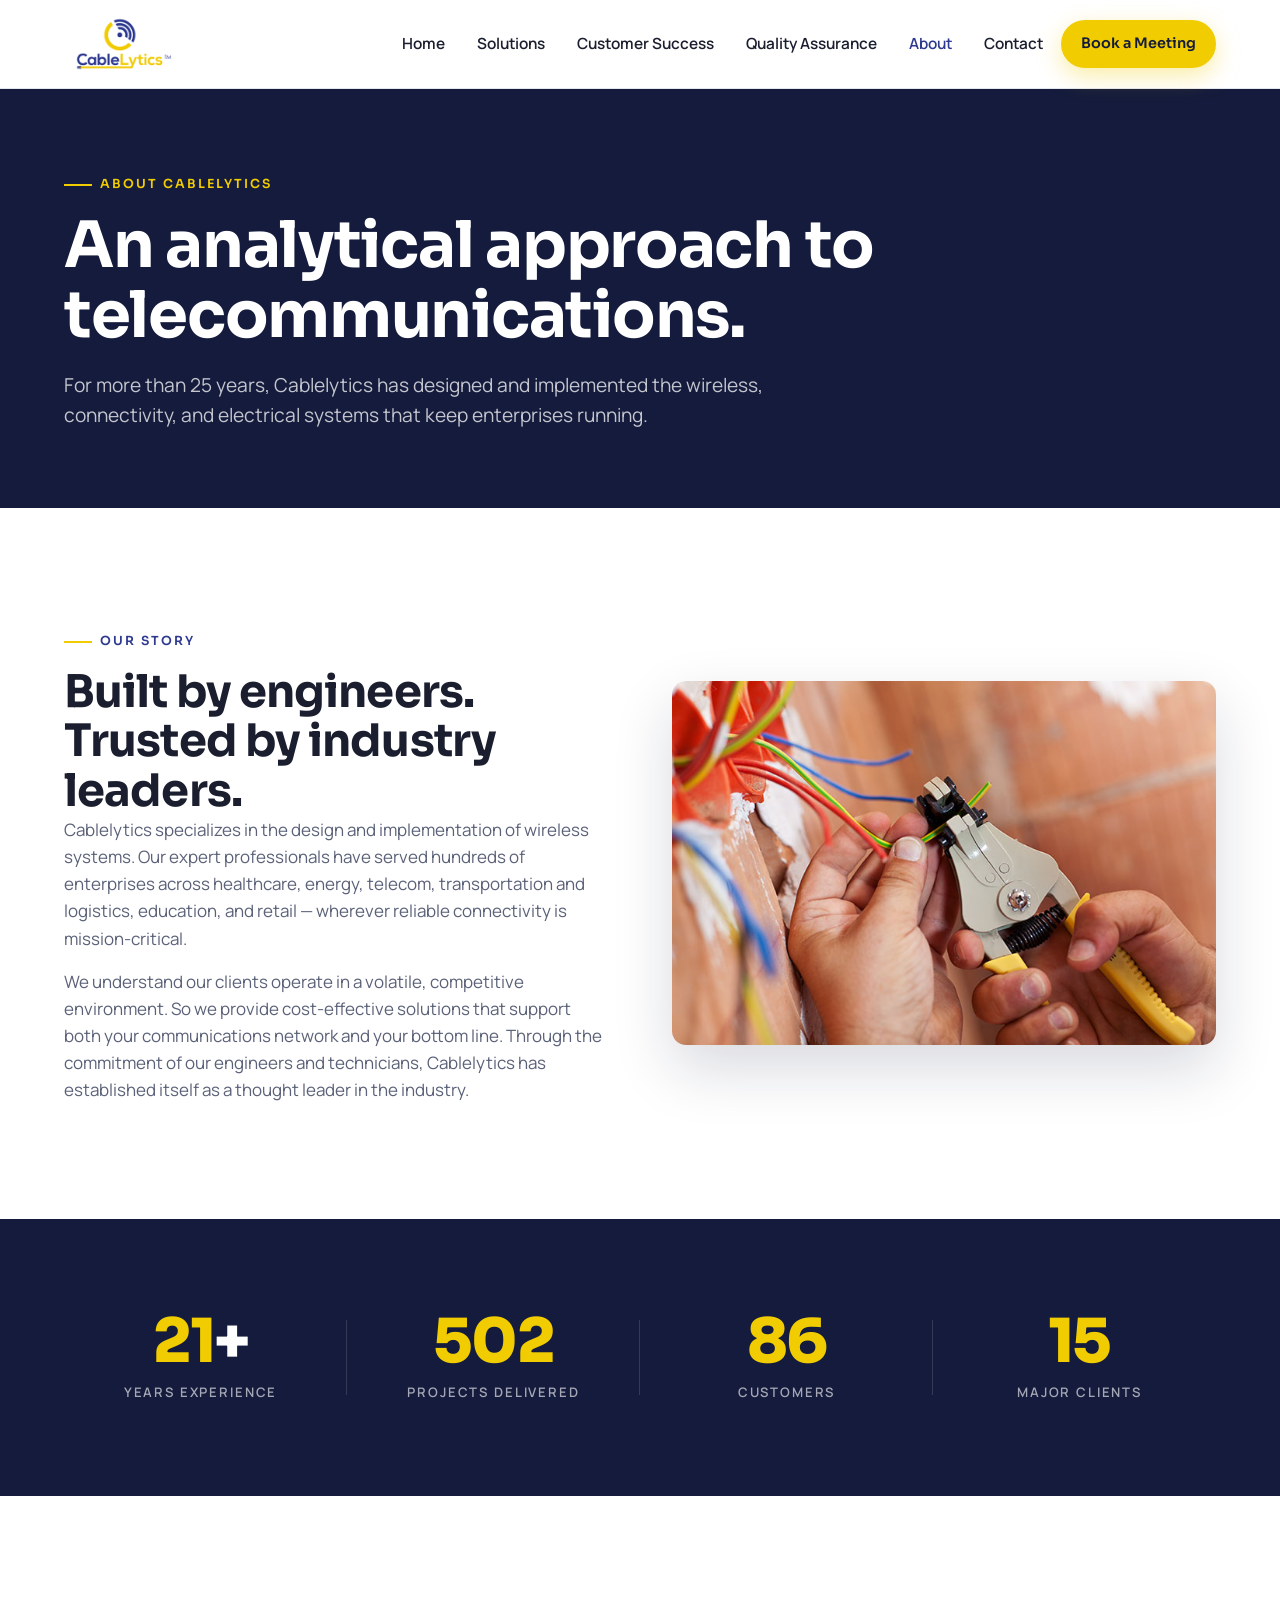
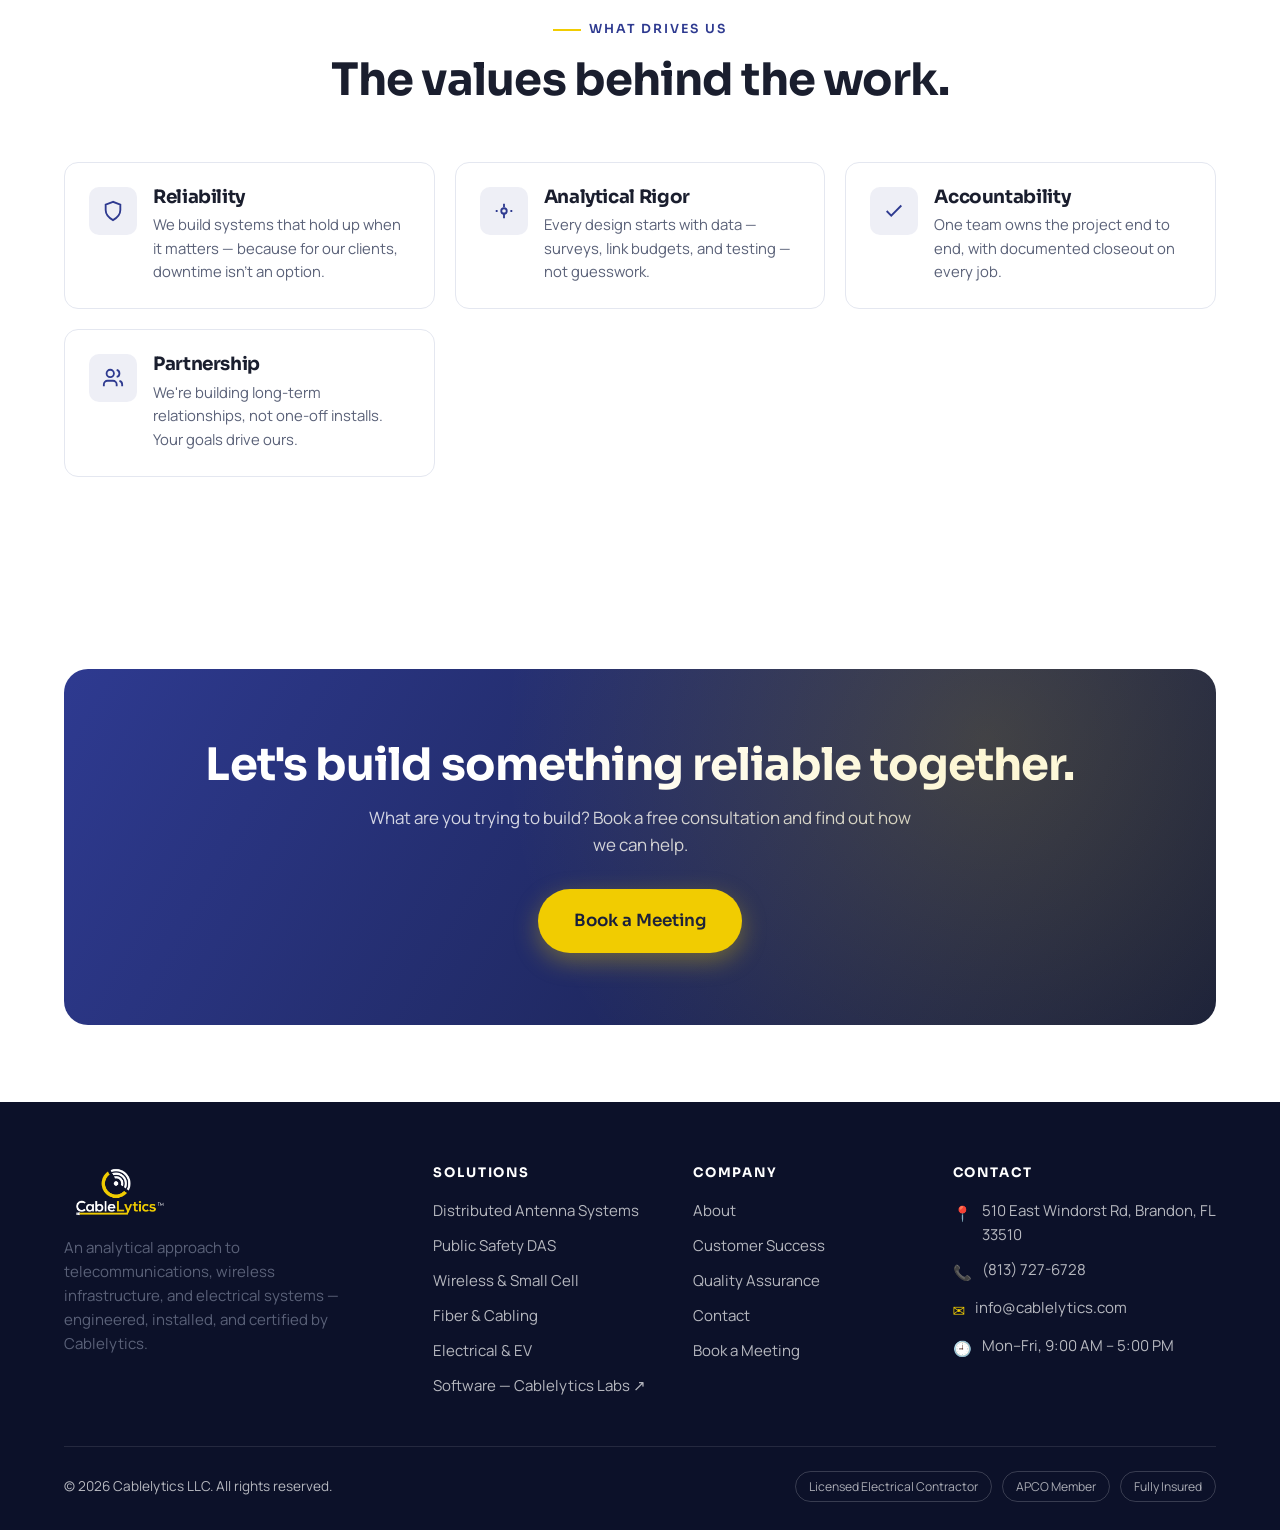
==== commit 251613e6: "Add files via upload" ====
--- a/about.html
+++ b/about.html
@@ -20,17 +20,7 @@
       <a href="index.html" class="nav__logo" aria-label="Cablelytics home"><img src="assets/cablelytics-logo.png" alt="Cablelytics" /></a>
       <ul class="nav__links" id="navLinks">
         <li><a class="nav__link" href="index.html">Home</a></li>
-        <li class="has-dropdown">
-          <a class="nav__link dropdown-toggle" href="solutions.html" aria-haspopup="true">Solutions</a>
-          <div class="dropdown" role="menu">
-            <a class="dropdown__item" href="solutions.html#das" role="menuitem"><span class="ico" aria-hidden="true"><svg width="18" height="18" viewBox="0 0 24 24" fill="none" stroke="currentColor" stroke-width="2"><path d="M12 20v-6M12 8V4M5 12H3m18 0h-2M7.8 7.8 6.3 6.3m11.4 0-1.5 1.5"/><circle cx="12" cy="12" r="3"/></svg></span><div><b>Distributed Antenna Systems</b><span>In-building DAS for seamless cellular coverage.</span></div></a>
-            <a class="dropdown__item" href="solutions.html#public-safety" role="menuitem"><span class="ico" aria-hidden="true"><svg width="18" height="18" viewBox="0 0 24 24" fill="none" stroke="currentColor" stroke-width="2"><path d="M12 2 4 5v6c0 5 3.5 8.5 8 11 4.5-2.5 8-6 8-11V5l-8-3Z"/></svg></span><div><b>Public Safety DAS</b><span>Code-compliant first-responder communications.</span></div></a>
-            <a class="dropdown__item" href="solutions.html#wireless" role="menuitem"><span class="ico" aria-hidden="true"><svg width="18" height="18" viewBox="0 0 24 24" fill="none" stroke="currentColor" stroke-width="2"><path d="M5 12.55a11 11 0 0 1 14 0M8.5 16a6 6 0 0 1 7 0M2 8.82a15 15 0 0 1 20 0"/><circle cx="12" cy="20" r="1"/></svg></span><div><b>Wireless &amp; Small Cell</b><span>WiFi, private LTE/5G, and small cell deployment.</span></div></a>
-            <a class="dropdown__item" href="solutions.html#fiber" role="menuitem"><span class="ico" aria-hidden="true"><svg width="18" height="18" viewBox="0 0 24 24" fill="none" stroke="currentColor" stroke-width="2"><path d="M4 4c8 0 8 16 16 16M4 20c4 0 6-4 8-8"/></svg></span><div><b>Fiber &amp; Structured Cabling</b><span>High-capacity backbone and low-voltage cabling.</span></div></a>
-            <a class="dropdown__item" href="solutions.html#electrical" role="menuitem"><span class="ico" aria-hidden="true"><svg width="18" height="18" viewBox="0 0 24 24" fill="none" stroke="currentColor" stroke-width="2"><path d="M13 2 3 14h7l-1 8 10-12h-7l1-8Z"/></svg></span><div><b>Electrical &amp; EV Charging</b><span>Licensed FL electrical install &amp; EV stations.</span></div></a>
-            <a class="dropdown__item dropdown__item--feature" href="https://cablelyticslabs.io" target="_blank" rel="noopener" role="menuitem"><span class="ico" aria-hidden="true"><svg width="18" height="18" viewBox="0 0 24 24" fill="none" stroke="currentColor" stroke-width="2"><path d="m8 17-5-5 5-5M16 7l5 5-5 5"/></svg></span><div><b>Software — Cablelytics Labs <span class="dropdown__ext">↗</span></b><span>AI, dashboards &amp; custom software builds.</span></div></a>
-          </div>
-        </li>
+        <li><a class="nav__link" href="solutions.html">Solutions</a></li>
         <li><a class="nav__link" href="success.html">Customer Success</a></li>
         <li><a class="nav__link" href="quality.html">Quality Assurance</a></li>
         <li><a class="nav__link is-active" href="about.html">About</a></li>
--- a/assets/styles.css
+++ b/assets/styles.css
@@ -5,7 +5,7 @@
      1. BRAND SETTINGS  (colors, fonts, spacing — EDIT THESE to re-theme)
      2. Base & resets
      3. Layout helpers
-     4. Header / navigation (incl. Solutions dropdown)
+     4. Header / navigation
      5. Buttons & calls-to-action
      6. Hero
      7. Sections (solutions, stats, testimonials, etc.)
@@ -152,7 +152,7 @@
 /* ============================================================================
    4. HEADER / NAVIGATION
    ----------------------------------------------------------------------------
-   Light, clean header. Includes the Solutions dropdown menu.
+   Light, clean header. All nav items are plain links.
    ========================================================================== */
 .site-header {
   position: sticky;
@@ -192,71 +192,6 @@
 .nav__link:hover { color: var(--blue); background: var(--cloud); }
 .nav__link.is-active { color: var(--blue); }
 
-/* ---- Solutions dropdown ---- */
-.has-dropdown { position: relative; }
-
-.dropdown-toggle { cursor: pointer; display: inline-flex; align-items: center; gap: 6px; }
-.dropdown-toggle::after {            /* little chevron */
-  content: "";
-  width: 7px; height: 7px;
-  border-right: 2px solid currentColor;
-  border-bottom: 2px solid currentColor;
-  transform: rotate(45deg) translateY(-2px);
-  transition: transform .2s var(--ease);
-  opacity: .6;
-}
-.has-dropdown:hover .dropdown-toggle::after,
-.has-dropdown:focus-within .dropdown-toggle::after { transform: rotate(225deg) translateY(2px); }
-
-.dropdown {
-  position: absolute;
-  top: calc(100% + 10px);
-  left: 50%;
-  transform: translateX(-50%) translateY(8px);
-  min-width: 290px;
-  background: var(--white);
-  border: 1px solid var(--line);
-  border-radius: var(--radius);
-  box-shadow: var(--shadow-lg);
-  padding: 10px;
-  opacity: 0;
-  visibility: hidden;
-  transition: opacity .2s var(--ease), transform .2s var(--ease), visibility .2s;
-}
-.has-dropdown:hover .dropdown,
-.has-dropdown:focus-within .dropdown {
-  opacity: 1;
-  visibility: visible;
-  transform: translateX(-50%) translateY(0);
-}
-
-.dropdown__item {
-  display: flex;
-  align-items: flex-start;
-  gap: 12px;
-  padding: 11px 12px;
-  border-radius: var(--radius-sm);
-  transition: background .15s var(--ease);
-}
-.dropdown__item:hover { background: var(--cloud); }
-.dropdown__item .ico {
-  flex: none;
-  width: 34px; height: 34px;
-  display: grid; place-items: center;
-  background: rgba(46,58,144,0.08);
-  border-radius: 8px;
-  color: var(--blue);
-}
-.dropdown__item b { display: block; font-family: var(--font-display); font-size: 0.95rem; color: var(--ink); }
-.dropdown__item span { font-size: 0.82rem; color: var(--slate); line-height: 1.35; }
-
-/* Highlighted external item (Software / Cablelytics Labs) */
-.dropdown__item--feature {
-  background: linear-gradient(120deg, rgba(46,58,144,0.06), rgba(241,204,1,0.10));
-  margin-top: 6px;
-}
-.dropdown__item--feature .ico { background: var(--blue); color: var(--gold); }
-.dropdown__ext { font-size: 0.7rem; color: var(--blue); font-weight: 700; }
 
 /* Mobile hamburger button (hidden on desktop) */
 .nav__toggle {
@@ -292,6 +227,26 @@
   white-space: nowrap;
 }
 .btn:hover { transform: translateY(-2px); }
+
+/* ---- Centered button wrapper ----------------------------------------------
+   Wrap any .btn in <div class="btn-center"> to center it horizontally,
+   regardless of how the surrounding text is aligned. Used on the home page
+   for "Learn About Our Company" and "See What We Deliver on Sites Like Yours".
+   -------------------------------------------------------------------------- */
+.btn-center { display: flex; justify-content: center; width: 100%; }
+
+/* Long button labels must not overflow narrow screens: allow the text to wrap
+   onto a second line and cap the button at the container width. */
+@media (max-width: 760px) {
+  .btn {
+    max-width: 100%;
+    white-space: normal;      /* let long labels wrap instead of overflowing */
+    text-align: center;
+    padding-left: 20px;
+    padding-right: 20px;
+  }
+}
+
 .btn:active { transform: translateY(0); }
 
 /* Primary = gold "Book a meeting" — the main action everywhere */
@@ -740,19 +695,6 @@
   .nav__cta { margin-top: 8px; }
   .nav__cta .btn { width: 100%; }
 
-  /* On mobile "Solutions" is a PLAIN LINK to solutions.html — the submenu is
-     hidden completely and the chevron is removed, so it looks and behaves
-     exactly like Home, About, and Contact. The dropdown still works on
-     desktop (hover), which is handled outside this media query. */
-  .has-dropdown { width: 100%; }
-  .dropdown,
-  .has-dropdown.is-open .dropdown,
-  .has-dropdown:hover .dropdown,
-  .has-dropdown:focus-within .dropdown {
-    display: none !important;
-  }
-  .dropdown-toggle::after { display: none; }   /* remove the chevron */
-  .dropdown-toggle { justify-content: flex-start; }
 
   .field-row { grid-template-columns: 1fr; }
   .footer-grid { grid-template-columns: 1fr; }
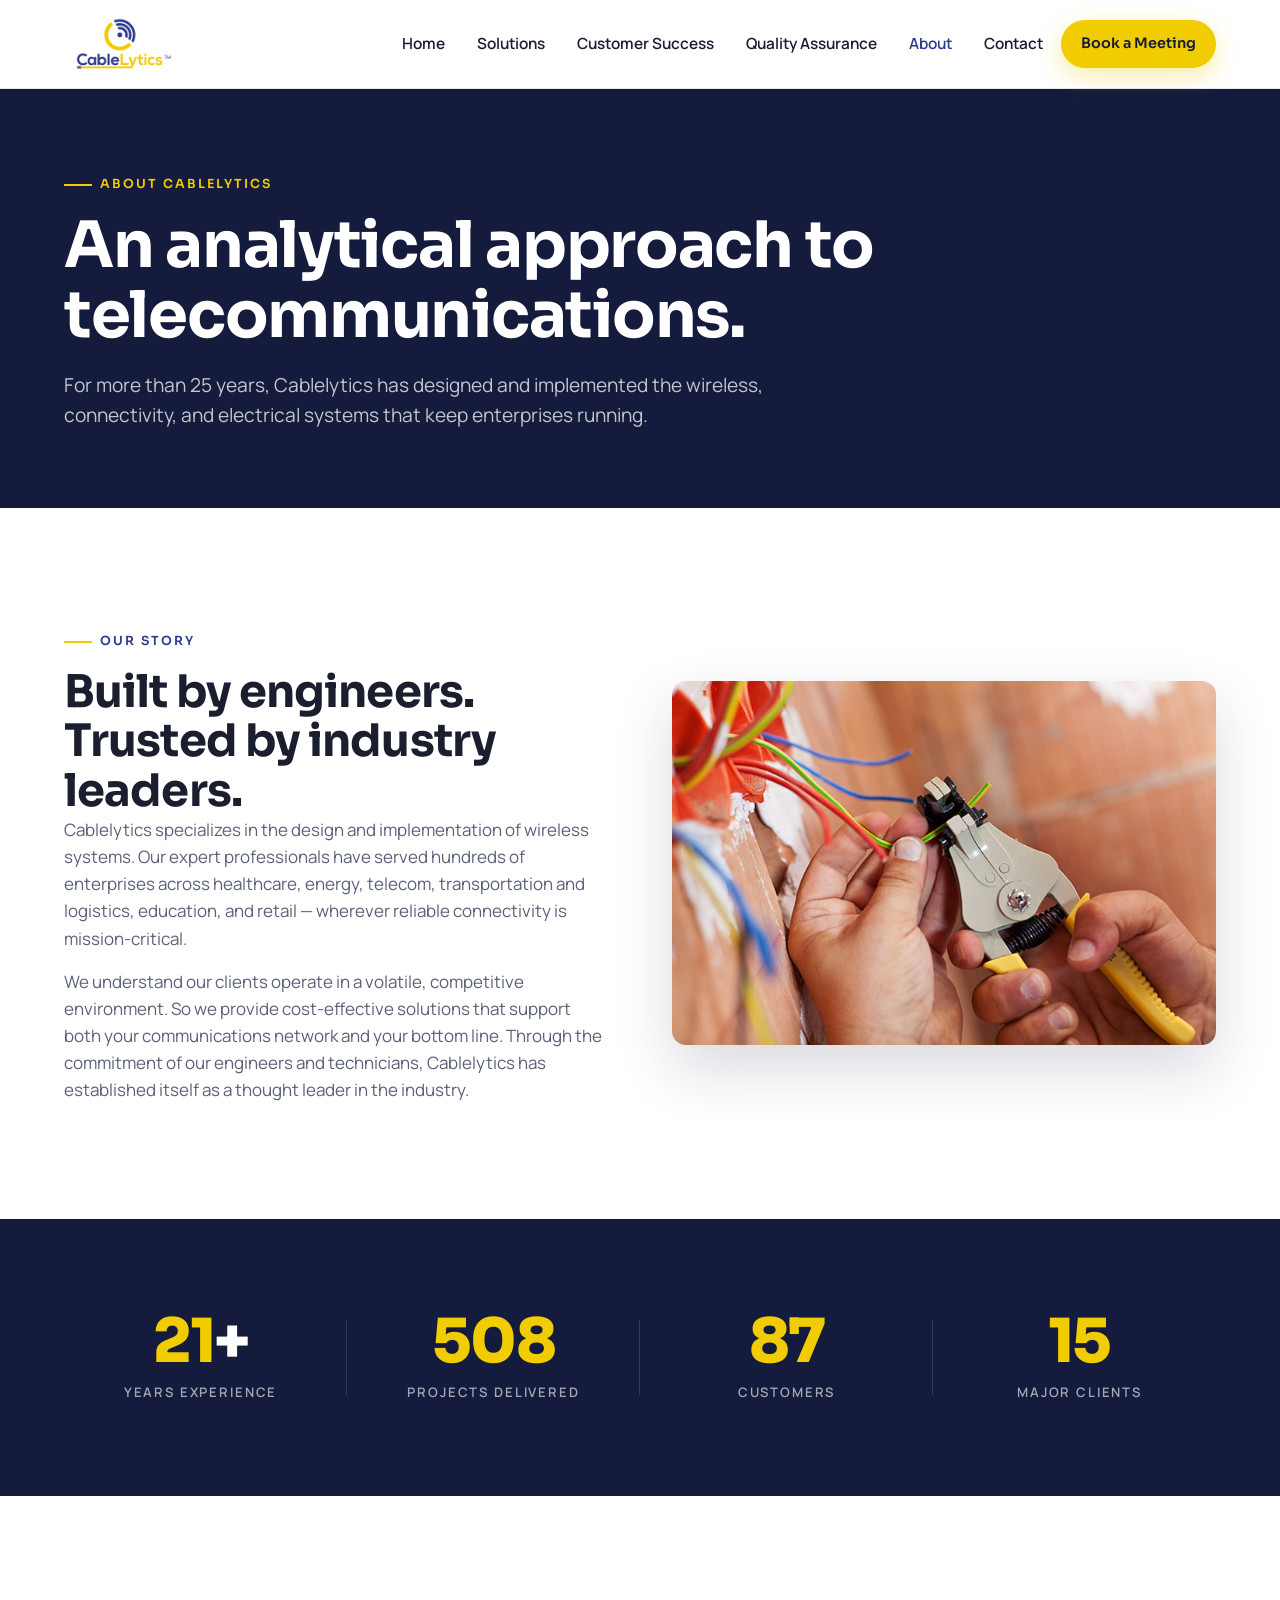
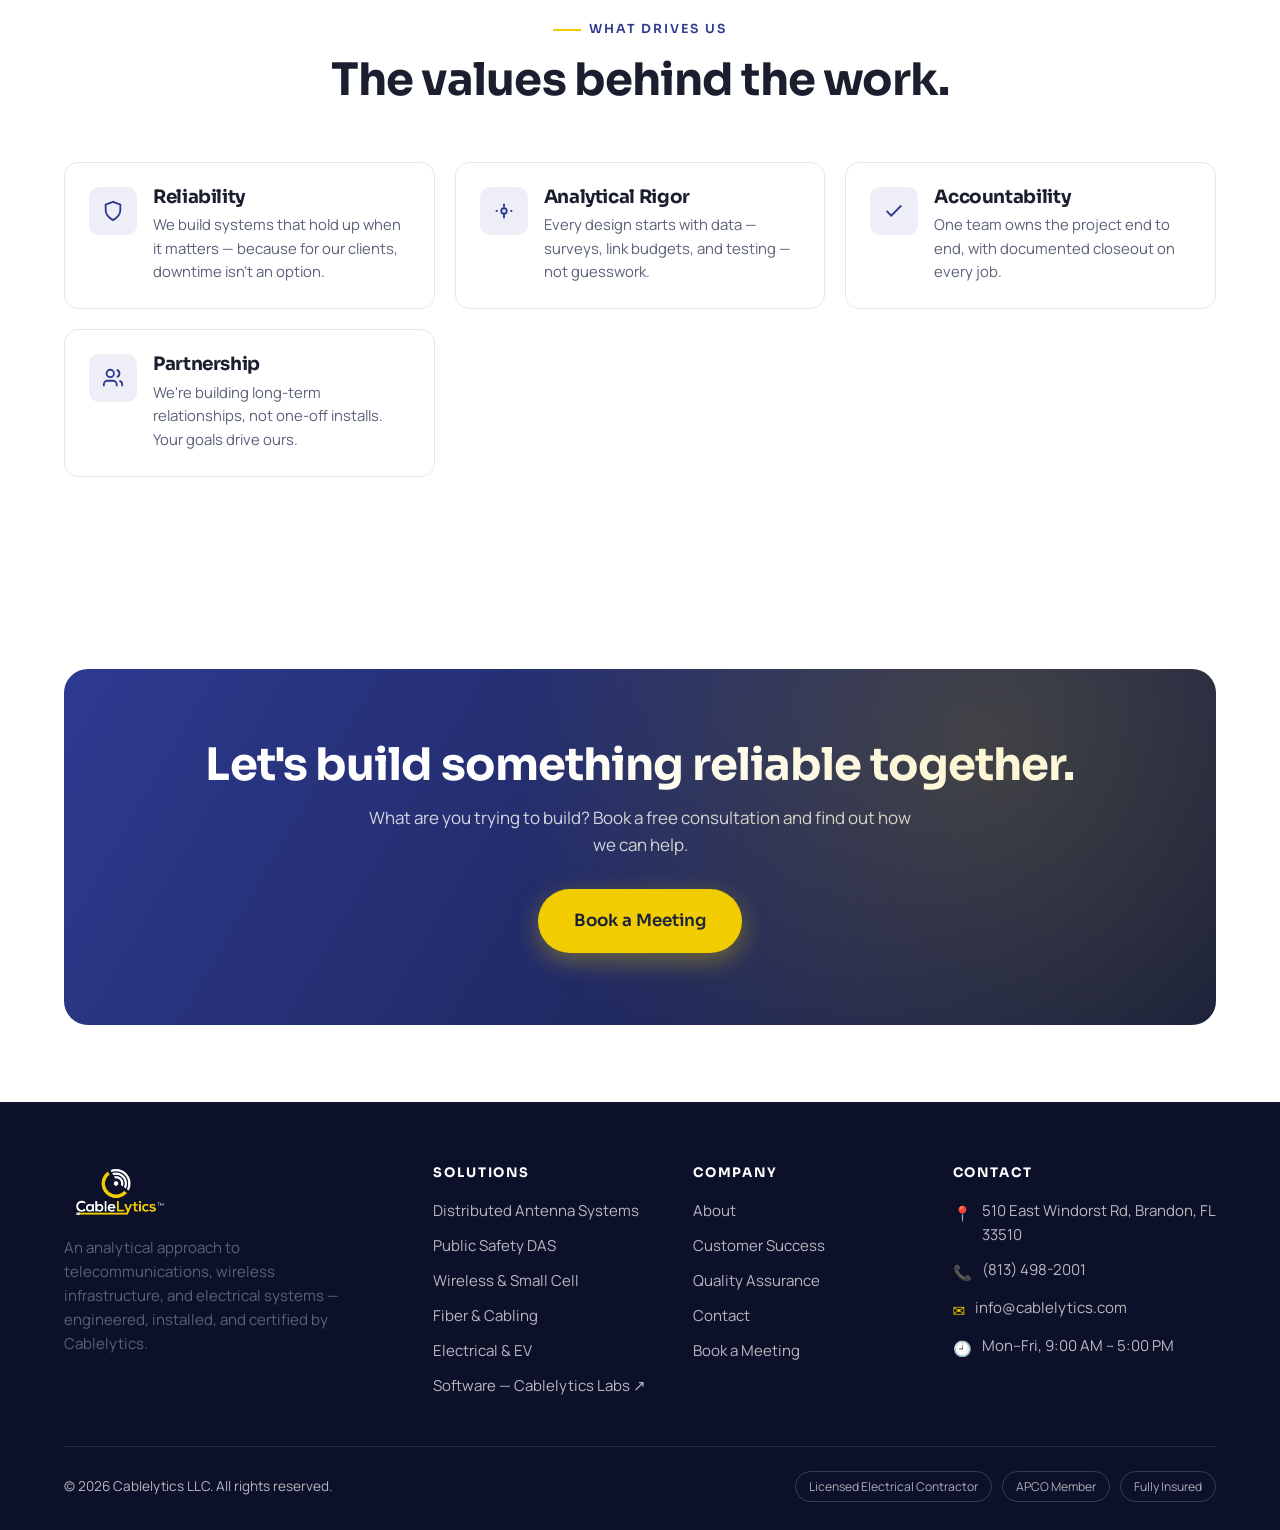
==== commit 8027f8d9: "Add files via upload" ====
--- a/about.html
+++ b/about.html
@@ -113,7 +113,7 @@
         </ul></div>
         <div class="footer-col"><h4>Contact</h4><ul class="footer-contact">
           <li><span class="ico" aria-hidden="true">📍</span> 510 East Windorst Rd, Brandon, FL 33510</li>
-          <li><span class="ico" aria-hidden="true">📞</span> <a href="tel:+18137276728">(813) 727-6728</a></li>
+          <li><span class="ico" aria-hidden="true">📞</span> <a href="tel:+18134982001">(813) 498-2001</a></li>
           <li><span class="ico" aria-hidden="true">✉️</span> <a href="mailto:info@cablelytics.com">info@cablelytics.com</a></li>
           <li><span class="ico" aria-hidden="true">🕘</span> Mon–Fri, 9:00 AM – 5:00 PM</li>
         </ul></div>
